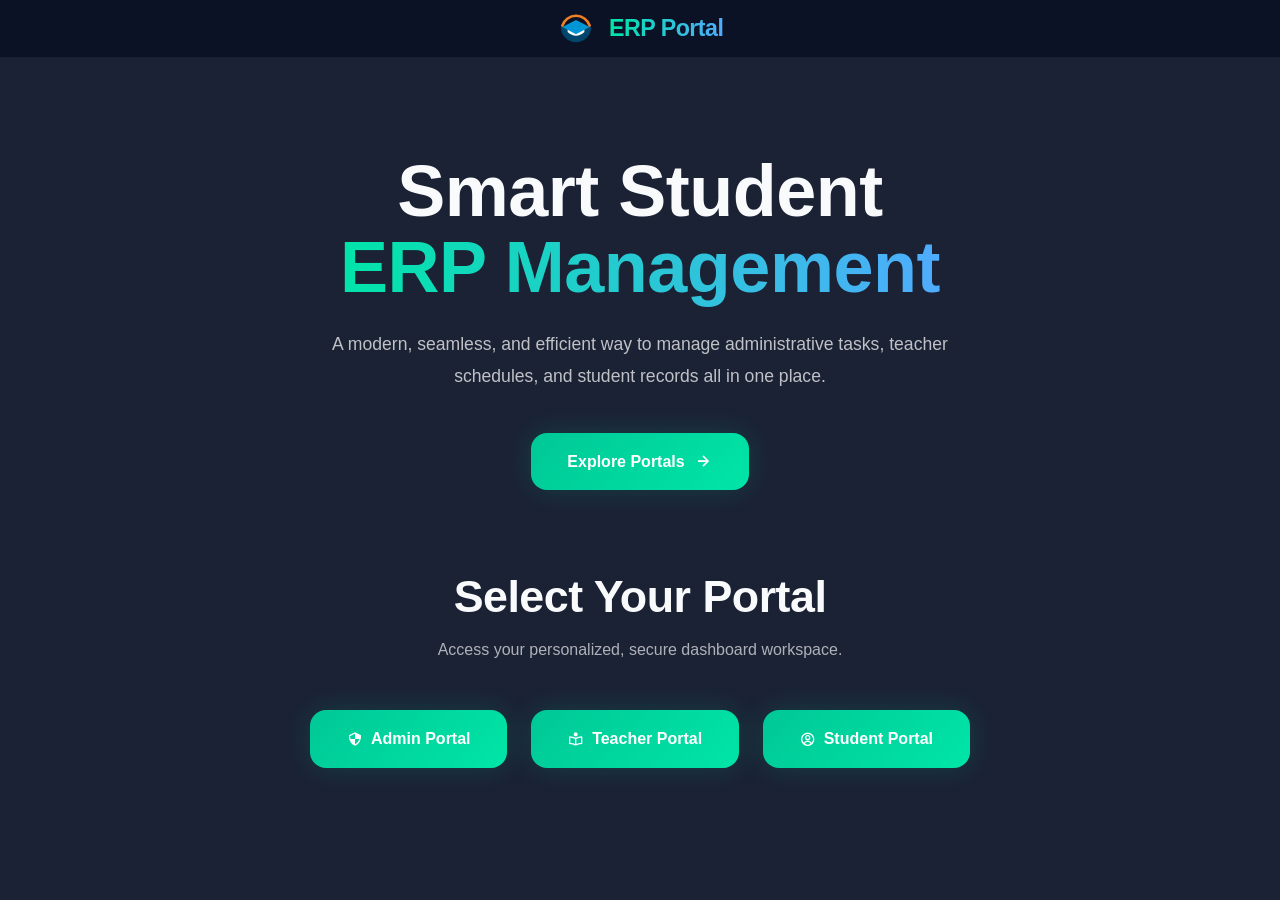
==== ERP/index.html @ 9ac4eef0 "first commit" ====
<!DOCTYPE html>
<html lang="en">
<head>
    <meta charset="UTF-8">
    <meta name="viewport" content="width=device-width, initial-scale=1.0">
    <title>ERP Portal - Smart Student Management</title>

    <link href="https://unpkg.com/boxicons@2.1.4/css/boxicons.min.css" rel="stylesheet">
    <link rel="stylesheet" href="css/style.css">

    <style>

        /* Background */

        body {
            background:
                linear-gradient(rgba(7, 15, 35, 0.92), rgba(7, 15, 35, 0.92)),
                linear-gradient(90deg, rgba(0,255,170,0.05) 1px, transparent 1px),
                linear-gradient(rgba(0,255,170,0.05) 1px, transparent 1px);

            background-size: cover, 60px 60px, 60px 60px;
            color: #ffffff;
            margin: 0;
            font-family: Arial, sans-serif;
        }

        /* Navbar */

        .navbar {
            background: rgba(8, 15, 35, 0.78);
            backdrop-filter: blur(14px);
            border-bottom: 1px solid rgba(255,255,255,0.06);

            /* Increased by 50% */
            padding: 0.6rem 0;

            position: sticky;
            top: 0;
            z-index: 1000;
        }

        .nav-content {
            display: flex;
            justify-content: center;
            align-items: center;
        }

        .logo {
            display: flex;
            align-items: center;
            gap: 0.9rem;
            text-decoration: none;
        }

        .text-gradient {
            background: linear-gradient(90deg, #00e5a8, #4facfe);
            -webkit-background-clip: text;
            -webkit-text-fill-color: transparent;
        }

        /* Hero Section */

        .hero {
            padding: 6rem 1rem 5rem;
            text-align: center;
        }

        .hero h1 {
            font-size: 4.5rem;
            font-weight: 800;
            line-height: 1.05;
            margin-bottom: 1.5rem;
        }

        .hero p {
            color: rgba(255,255,255,0.72);
            font-size: 1.1rem;
            line-height: 1.8;
            max-width: 700px;
            margin: auto;
            margin-bottom: 2.5rem;
        }

        /* Buttons */

        .hero-btn {
            display: inline-flex;
            align-items: center;
            justify-content: center;

            background: linear-gradient(135deg, #00c896, #00e5a8);

            color: white;
            text-decoration: none;

            padding: 1rem 2.3rem;
            border-radius: 16px;

            font-size: 1rem;
            font-weight: 600;

            transition: all 0.35s ease;

            box-shadow: 0 0 30px rgba(0,229,168,0.15);
        }

        .hero-btn:hover {
            transform: translateY(-4px);
            box-shadow: 0 0 40px rgba(0,229,168,0.35);
        }

        /* Portal Section */

        .roles-section {
            padding-bottom: 6rem;
        }

        .roles-section h2 {
            font-size: 2.8rem;
            margin-bottom: 0.8rem;
            text-align: center;
        }

        .roles-section p {
            color: rgba(255,255,255,0.65);
            text-align: center;
        }

        .portal-buttons {
            display: flex;
            justify-content: center;
            gap: 1.5rem;
            flex-wrap: wrap;
            margin-top: 3rem;
        }

        /* Responsive */

        @media (max-width: 768px) {

            .hero h1 {
                font-size: 3rem;
            }

            .portal-buttons {
                flex-direction: column;
                align-items: center;
            }

            .hero-btn {
                width: 250px;
            }
        }

    </style>
</head>

<body>

    <!-- Navbar -->

    <nav class="navbar">

        <div class="container nav-content">

            <a href="index.html" class="logo">

                <svg viewBox="0 0 100 100"
                     width="38"
                     height="38"
                     xmlns="http://www.w3.org/2000/svg">

                    <path d="M 10 45 A 40 40 0 0 0 90 45 Z"
                          fill="#00456B" />

                    <path d="M 14 41 A 38 38 0 0 1 86 41"
                          stroke="#F28123"
                          stroke-width="7"
                          fill="none"
                          stroke-linecap="round" />

                    <path d="M 28 45 L 28 58 Q 50 78 72 58 L 72 45 Z"
                          fill="#FFFFFF" />

                    <polygon points="50,26 86,45 50,64 14,45"
                             fill="#0096D6" />

                    <rect x="75" y="50"
                          width="2"
                          height="10"
                          fill="#00456B" />

                    <path d="M 76 60 Q 81 65 76 72 Q 71 65 76 60 Z"
                          fill="#00456B" />

                </svg>

                <span class="text-gradient"
                      style="
                        font-size: 1.45rem;
                        font-weight: 800;
                        letter-spacing: -0.5px;
                      ">

                    ERP Portal

                </span>

            </a>

        </div>

    </nav>

    <!-- Hero Section -->

    <header class="hero">

        <h1>
            Smart Student <br>
            <span class="text-gradient">ERP Management</span>
        </h1>

        <p>
            A modern, seamless, and efficient way to manage administrative tasks,
            teacher schedules, and student records all in one place.
        </p>

        <a href="#portals" class="hero-btn">
            Explore Portals

            <i class='bx bx-right-arrow-alt'
               style="margin-left: 0.5rem; font-size: 1.25rem;"></i>
        </a>

    </header>

    <!-- Portal Section -->

    <section id="portals" class="roles-section">

        <h2>Select Your Portal</h2>

        <p>
            Access your personalized, secure dashboard workspace.
        </p>

        <div class="portal-buttons">

            <a href="admin.html" class="hero-btn">
                <i class='bx bx-shield-quarter'
                   style="margin-right:8px;"></i>

                Admin Portal
            </a>

            <a href="teacher.html" class="hero-btn">
                <i class='bx bx-book-reader'
                   style="margin-right:8px;"></i>

                Teacher Portal
            </a>

            <a href="student.html" class="hero-btn">
                <i class='bx bx-user-circle'
                   style="margin-right:8px;"></i>

                Student Portal
            </a>

        </div>

    </section>

    <script src="js/main.js"></script>

</body>
</html>
---- ERP/css/style.css ----
@import url('https://fonts.googleapis.com/css2?family=Inter:wght@300;400;500;600;700;800&display=swap');

:root {
    /* Emerald & Slate Theme inspired by LoanIQ */
    --primary-color: #10B981;
    --primary-hover: #059669;
    --secondary-color: #3B82F6;
    
    --bg-color: #0B1121;
    --card-bg: #0F172A;
    --border-color: rgba(255, 255, 255, 0.05);
    
    --text-primary: #F9FAFB;
    --text-secondary: #9CA3AF;
    
    --success: #10B981;
    --danger: #EF4444;
    --warning: #F59E0B;

    --gradient-primary: linear-gradient(135deg, #34D399 0%, #10B981 100%);
    
    /* Shadows */
    --shadow-sm: 0 1px 2px 0 rgba(0, 0, 0, 0.5);
    --shadow-md: 0 4px 6px -1px rgba(0, 0, 0, 0.5), 0 2px 4px -1px rgba(0, 0, 0, 0.3);
    --shadow-lg: 0 20px 40px -10px rgba(0, 0, 0, 0.6), 0 10px 20px -5px rgba(0, 0, 0, 0.4);
    
    /* Transitions */
    --transition-fast: 0.2s ease;
    --transition-base: 0.3s ease;

    /* Border Radius */
    --radius-md: 0.75rem;
    --radius-lg: 1rem;
    --radius-xl: 1.5rem;
}

* {
    margin: 0;
    padding: 0;
    box-sizing: border-box;
}

body {
    font-family: 'Inter', sans-serif;
    background-color: var(--bg-color);
    /* Subtle Grid Background */
    background-image: 
        linear-gradient(rgba(255, 255, 255, 0.03) 1px, transparent 1px),
        linear-gradient(90deg, rgba(255, 255, 255, 0.03) 1px, transparent 1px);
    background-size: 40px 40px;
    background-position: center top;
    color: var(--text-primary);
    line-height: 1.6;
    min-height: 100vh;
    overflow-x: hidden;
}

/* Base Card Style */
.glass {
    background: var(--card-bg);
    border: 1px solid var(--border-color);
    box-shadow: var(--shadow-lg);
    border-radius: var(--radius-xl);
}

/* Typography */
h1, h2, h3, h4, h5, h6 {
    font-weight: 700;
    line-height: 1.2;
    color: var(--text-primary);
    letter-spacing: -0.5px;
}

.text-gradient {
    color: var(--text-primary); /* Keeping it white for this theme */
}

p {
    color: var(--text-secondary);
}

/* Layout Utilities */
.container {
    max-width: 1200px;
    margin: 0 auto;
    padding: 0 1.5rem;
}

.flex { display: flex; }
.flex-col { flex-direction: column; }
.items-center { align-items: center; }
.justify-between { justify-content: space-between; }
.justify-center { justify-content: center; }
.gap-2 { gap: 0.5rem; }
.gap-4 { gap: 1rem; }
.gap-6 { gap: 1.5rem; }
.gap-8 { gap: 2rem; }
.text-center { text-align: center; }

/* Buttons */
.btn {
    display: inline-flex;
    align-items: center;
    justify-content: center;
    padding: 0.875rem 1.5rem;
    font-weight: 600;
    border-radius: var(--radius-md);
    border: none;
    cursor: pointer;
    transition: all var(--transition-fast);
    font-size: 1rem;
    text-decoration: none;
}

.btn-primary {
    background: var(--primary-color);
    color: #ffffff;
    box-shadow: 0 4px 15px rgba(16, 185, 129, 0.2);
}

.btn-primary:hover {
    background: var(--primary-hover);
    transform: translateY(-1px);
    box-shadow: 0 6px 20px rgba(16, 185, 129, 0.3);
}

.btn-secondary {
    background: rgba(255, 255, 255, 0.05);
    color: var(--text-primary);
    border: 1px solid var(--border-color);
}

.btn-secondary:hover {
    background: rgba(255, 255, 255, 0.1);
}

.btn-outline {
    background: transparent;
    color: var(--primary-color);
    border: 1px solid var(--primary-color);
}

.btn-outline:hover {
    background: var(--primary-color);
    color: #ffffff;
}

/* Navbar */
.navbar {
    position: sticky;
    top: 0;
    z-index: 50;
    padding: 1rem 0;
    background: rgba(11, 17, 33, 0.8);
    backdrop-filter: blur(12px);
    -webkit-backdrop-filter: blur(12px);
    border-bottom: 1px solid var(--border-color);
}

.nav-content {
    display: flex;
    justify-content: space-between;
    align-items: center;
}

.logo {
    font-size: 1.5rem;
    font-weight: 800;
    text-decoration: none;
    letter-spacing: -0.5px;
}

.nav-links {
    display: flex;
    gap: 2rem;
    list-style: none;
}

.nav-links a {
    text-decoration: none;
    color: var(--text-secondary);
    font-weight: 500;
    transition: color var(--transition-fast);
}

.nav-links a:hover {
    color: var(--text-primary);
}

/* Forms */
.form-group {
    margin-bottom: 1.5rem;
    text-align: left;
}

.form-label {
    display: block;
    margin-bottom: 0.5rem;
    font-weight: 500;
    font-size: 0.85rem;
    color: var(--text-secondary);
}

.form-input {
    width: 100%;
    padding: 0.875rem 1rem;
    border: 1px solid rgba(255, 255, 255, 0.1);
    border-radius: var(--radius-md);
    background: #1E293B; /* Slate 800 */
    color: var(--text-primary);
    font-family: inherit;
    font-size: 1rem;
    transition: all var(--transition-fast);
}

.form-input::placeholder {
    color: #64748B;
}

.form-input:focus {
    outline: none;
    border-color: var(--primary-color);
    background: #0F172A;
    box-shadow: 0 0 0 1px var(--primary-color);
}

.error-msg {
    color: var(--danger);
    font-size: 0.875rem;
    margin-top: 0.25rem;
    display: none;
}

/* Alerts */
.alert {
    padding: 1rem;
    border-radius: var(--radius-md);
    margin-bottom: 1.5rem;
    font-weight: 500;
    display: none;
    text-align: center;
}
.alert-success { background: rgba(16, 185, 129, 0.1); color: var(--success); border: 1px solid rgba(16, 185, 129, 0.2); }
.alert-danger { background: rgba(239, 68, 68, 0.1); color: var(--danger); border: 1px solid rgba(239, 68, 68, 0.2); }

/* Dashboard Layout */
.dashboard-layout {
    display: flex;
    min-height: 100vh;
}

.sidebar {
    width: 280px;
    background: #0F172A;
    border-right: 1px solid var(--border-color);
    padding: 2rem;
    display: flex;
    flex-direction: column;
}

.sidebar-logo {
    margin-bottom: 3rem;
}

.sidebar-nav {
    list-style: none;
    flex: 1;
}

.sidebar-nav li {
    margin-bottom: 0.5rem;
}

.sidebar-nav a {
    display: flex;
    align-items: center;
    padding: 0.875rem 1.25rem;
    color: var(--text-secondary);
    text-decoration: none;
    border-radius: var(--radius-md);
    font-weight: 500;
    transition: all var(--transition-fast);
}

.sidebar-nav a:hover, .sidebar-nav a.active {
    background: rgba(16, 185, 129, 0.1);
    color: var(--primary-color);
}

.sidebar-nav i {
    margin-right: 1rem;
    font-size: 1.25rem;
}

.dashboard-content {
    flex: 1;
    padding: 2rem;
    overflow-y: auto;
}

/* Dashboard Cards */
.stat-cards {
    display: grid;
    grid-template-columns: repeat(auto-fit, minmax(250px, 1fr));
    gap: 1.5rem;
    margin-bottom: 2rem;
}

.stat-card {
    padding: 1.5rem;
    display: flex;
    align-items: center;
    transition: transform 0.3s ease, border-color 0.3s ease;
    background: #0F172A;
    border: 1px solid var(--border-color);
    border-radius: var(--radius-xl);
}

.stat-card:hover {
    transform: translateY(-5px);
    border-color: rgba(255, 255, 255, 0.15);
}

.stat-icon {
    width: 56px;
    height: 56px;
    border-radius: 16px;
    display: flex;
    align-items: center;
    justify-content: center;
    font-size: 1.75rem;
    margin-right: 1.25rem;
    background: rgba(255, 255, 255, 0.05);
    border: 1px solid var(--border-color);
}

.stat-icon.primary { color: var(--primary-color); box-shadow: 0 0 20px rgba(16, 185, 129, 0.15); }
.stat-icon.secondary { color: var(--secondary-color); box-shadow: 0 0 20px rgba(59, 130, 246, 0.15); }
.stat-icon.success { color: var(--success); box-shadow: 0 0 20px rgba(16, 185, 129, 0.15); }

.stat-info h3 {
    font-size: 0.875rem;
    color: var(--text-secondary);
    margin-bottom: 0.25rem;
    font-weight: 500;
}

.stat-info p {
    font-size: 1.75rem;
    font-weight: 700;
    color: var(--text-primary);
}

/* Tables */
.table-container {
    overflow-x: auto;
    border-radius: var(--radius-md);
    border: 1px solid var(--border-color);
    background: #0F172A;
}

table {
    width: 100%;
    border-collapse: collapse;
}

th, td {
    padding: 1.25rem 1.5rem;
    text-align: left;
    border-bottom: 1px solid var(--border-color);
}

th {
    background: rgba(255, 255, 255, 0.02);
    font-weight: 600;
    color: var(--text-secondary);
    text-transform: uppercase;
    font-size: 0.75rem;
    letter-spacing: 0.05em;
}

td {
    color: var(--text-primary);
    font-size: 0.95rem;
}

tr:hover td {
    background: rgba(255, 255, 255, 0.02);
}

tr:last-child td {
    border-bottom: none;
}

/* Auth View */
.auth-wrapper {
    display: flex;
    align-items: center;
    justify-content: center;
    min-height: calc(100vh - 80px);
    padding: 2rem;
}

.auth-card {
    width: 100%;
    max-width: 420px;
    padding: 3rem 2.5rem;
    background: #0F172A;
    border: 1px solid rgba(255, 255, 255, 0.05);
    border-radius: 24px;
    box-shadow: 0 25px 50px -12px rgba(0, 0, 0, 0.5);
}

/* For specific auth card headings to match LoanIQ style */
.auth-card h2 {
    font-size: 1.75rem;
    margin-bottom: 1.5rem;
}

.auth-toggle {
    text-align: center;
    margin-top: 1.5rem;
    font-size: 0.9rem;
    color: var(--text-secondary);
}

.auth-toggle a {
    color: var(--primary-color);
    font-weight: 600;
    text-decoration: none;
    cursor: pointer;
    transition: color var(--transition-fast);
}

.auth-toggle a:hover {
    color: var(--primary-hover);
}

/* Hide classes */
.hidden {
    display: none !important;
}

/* Animations */
@keyframes fadeIn {
    from { opacity: 0; transform: translateY(10px); }
    to { opacity: 1; transform: translateY(0); }
}

.animate-fade-in {
    animation: fadeIn 0.5s ease forwards;
}

/* Responsive */
@media (max-width: 768px) {
    .nav-links {
        display: none;
    }
    
    .dashboard-layout {
        flex-direction: column;
    }
    
    .sidebar {
        width: 100%;
        padding: 1.5rem;
        border-right: none;
        border-bottom: 1px solid var(--border-color);
    }
    
    .sidebar-logo {
        margin-bottom: 1.5rem;
    }
    
    .sidebar-nav {
        display: flex;
        overflow-x: auto;
        padding-bottom: 0.5rem;
    }
    
    .sidebar-nav a {
        white-space: nowrap;
        padding: 0.5rem 1rem;
    }
    
    .dashboard-content {
        padding: 1.5rem;
    }
}
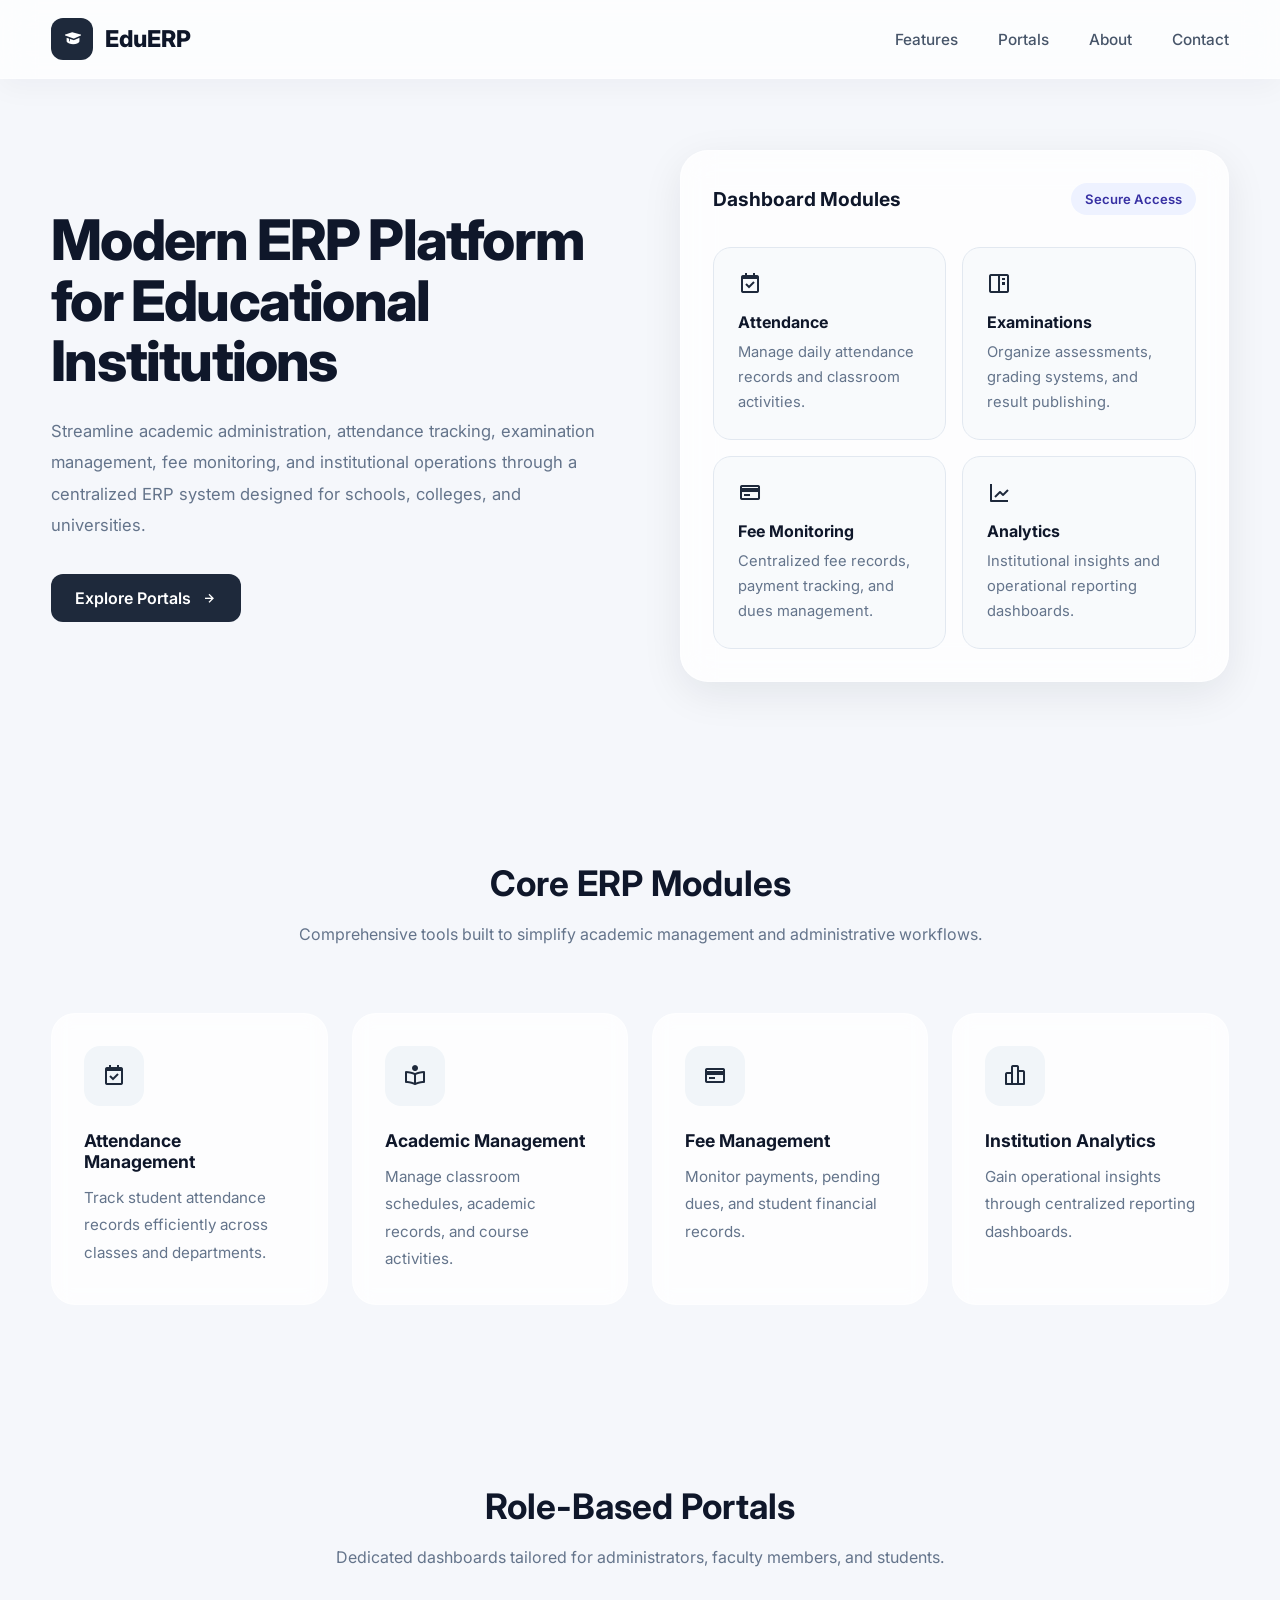
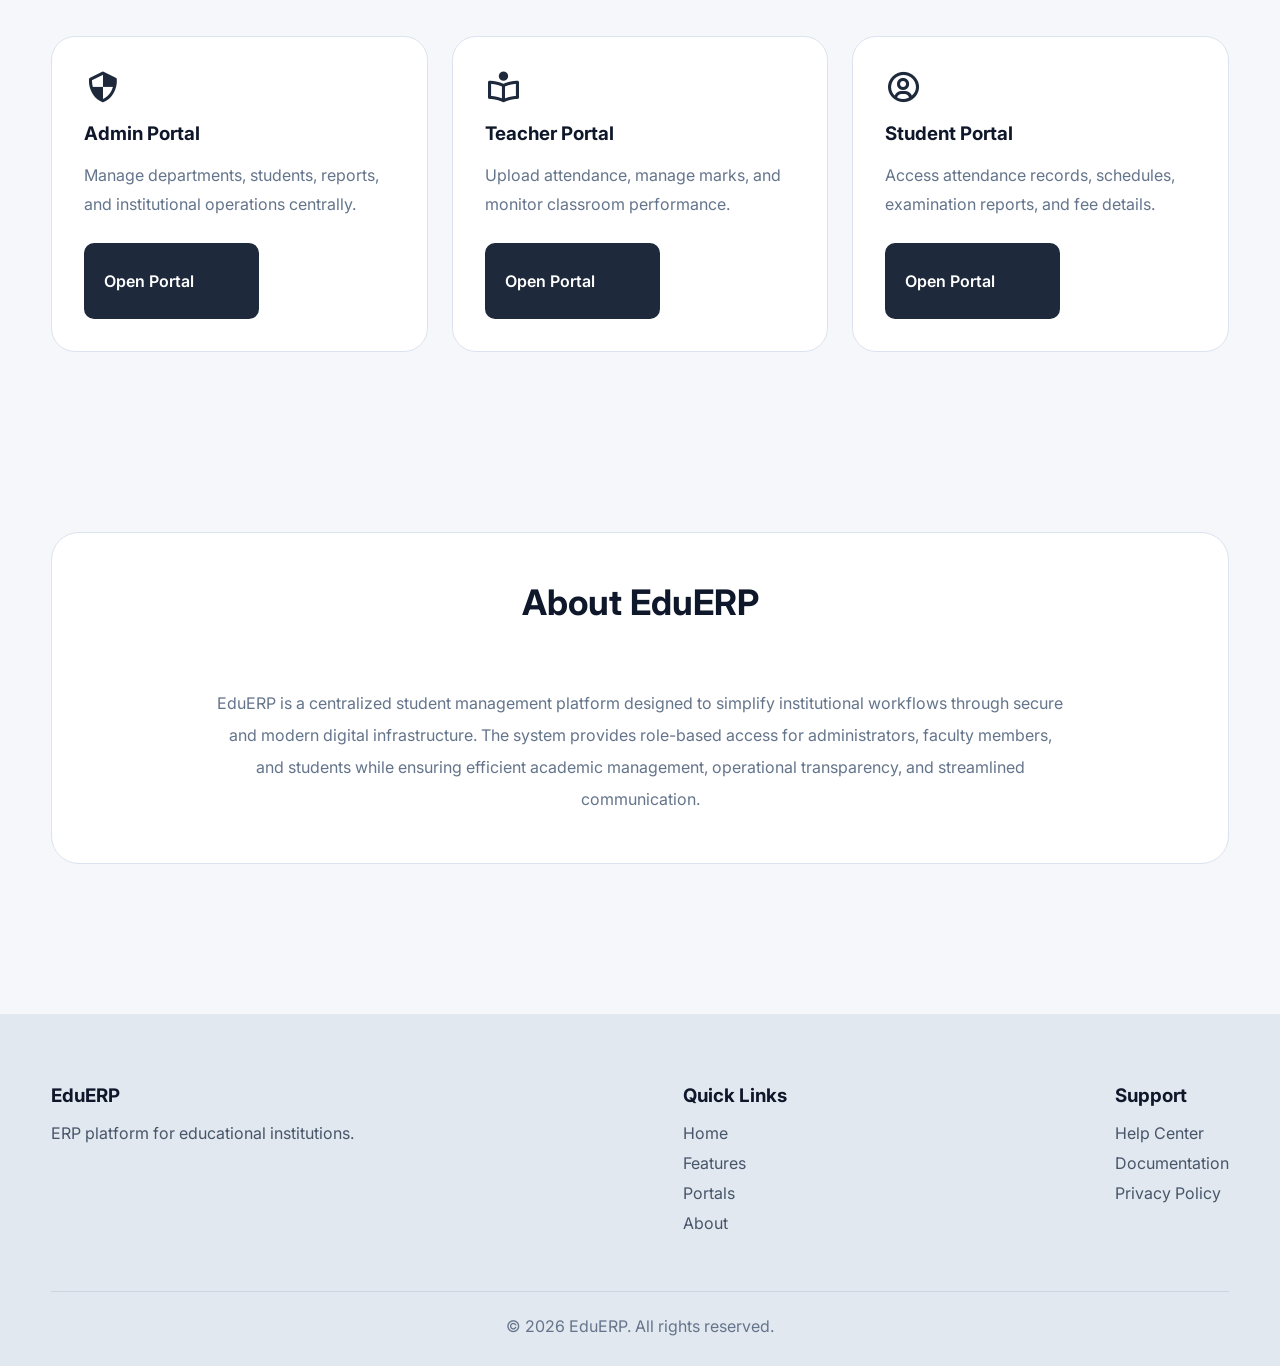
==== commit 6d2965e3: "Initial commit" ====
--- a/ERP/index.html
+++ b/ERP/index.html
@@ -1,278 +1,1101 @@
 <!DOCTYPE html>
 <html lang="en">
+
 <head>
-    <meta charset="UTF-8">
-    <meta name="viewport" content="width=device-width, initial-scale=1.0">
-    <title>ERP Portal - Smart Student Management</title>
-
-    <link href="https://unpkg.com/boxicons@2.1.4/css/boxicons.min.css" rel="stylesheet">
-    <link rel="stylesheet" href="css/style.css">
+
+    <meta charset="UTF-8" />
+    <meta name="viewport" content="width=device-width, initial-scale=1.0" />
+
+    <title>EduERP - Student Management System</title>
+
+    <!-- Google Font -->
+    <link
+        href="https://fonts.googleapis.com/css2?family=Inter:wght@300;400;500;600;700;800&display=swap"
+        rel="stylesheet">
+
+    <!-- Boxicons -->
+    <link
+        href="https://unpkg.com/boxicons@2.1.4/css/boxicons.min.css"
+        rel="stylesheet">
 
     <style>
 
-        /* Background */
-
-        body {
-            background:
-                linear-gradient(rgba(7, 15, 35, 0.92), rgba(7, 15, 35, 0.92)),
-                linear-gradient(90deg, rgba(0,255,170,0.05) 1px, transparent 1px),
-                linear-gradient(rgba(0,255,170,0.05) 1px, transparent 1px);
-
-            background-size: cover, 60px 60px, 60px 60px;
-            color: #ffffff;
-            margin: 0;
-            font-family: Arial, sans-serif;
-        }
-
-        /* Navbar */
-
-        .navbar {
-            background: rgba(8, 15, 35, 0.78);
-            backdrop-filter: blur(14px);
-            border-bottom: 1px solid rgba(255,255,255,0.06);
-
-            /* Increased by 50% */
-            padding: 0.6rem 0;
-
-            position: sticky;
-            top: 0;
-            z-index: 1000;
-        }
-
-        .nav-content {
-            display: flex;
-            justify-content: center;
-            align-items: center;
-        }
-
-        .logo {
-            display: flex;
-            align-items: center;
-            gap: 0.9rem;
-            text-decoration: none;
-        }
-
-        .text-gradient {
-            background: linear-gradient(90deg, #00e5a8, #4facfe);
-            -webkit-background-clip: text;
-            -webkit-text-fill-color: transparent;
-        }
-
-        /* Hero Section */
-
-        .hero {
-            padding: 6rem 1rem 5rem;
-            text-align: center;
-        }
-
-        .hero h1 {
-            font-size: 4.5rem;
-            font-weight: 800;
-            line-height: 1.05;
-            margin-bottom: 1.5rem;
-        }
-
-        .hero p {
-            color: rgba(255,255,255,0.72);
-            font-size: 1.1rem;
-            line-height: 1.8;
-            max-width: 700px;
-            margin: auto;
-            margin-bottom: 2.5rem;
-        }
-
-        /* Buttons */
-
-        .hero-btn {
-            display: inline-flex;
-            align-items: center;
-            justify-content: center;
-
-            background: linear-gradient(135deg, #00c896, #00e5a8);
-
-            color: white;
-            text-decoration: none;
-
-            padding: 1rem 2.3rem;
-            border-radius: 16px;
-
-            font-size: 1rem;
-            font-weight: 600;
-
-            transition: all 0.35s ease;
-
-            box-shadow: 0 0 30px rgba(0,229,168,0.15);
-        }
-
-        .hero-btn:hover {
-            transform: translateY(-4px);
-            box-shadow: 0 0 40px rgba(0,229,168,0.35);
-        }
-
-        /* Portal Section */
-
-        .roles-section {
-            padding-bottom: 6rem;
-        }
-
-        .roles-section h2 {
-            font-size: 2.8rem;
-            margin-bottom: 0.8rem;
-            text-align: center;
-        }
-
-        .roles-section p {
-            color: rgba(255,255,255,0.65);
-            text-align: center;
-        }
-
-        .portal-buttons {
-            display: flex;
-            justify-content: center;
-            gap: 1.5rem;
-            flex-wrap: wrap;
-            margin-top: 3rem;
-        }
-
-        /* Responsive */
-
-        @media (max-width: 768px) {
-
-            .hero h1 {
-                font-size: 3rem;
-            }
-
-            .portal-buttons {
-                flex-direction: column;
-                align-items: center;
-            }
-
-            .hero-btn {
-                width: 250px;
+        /* =========================
+           RESET
+        ========================= */
+
+        *{
+            margin:0;
+            padding:0;
+            box-sizing:border-box;
+        }
+
+        html{
+            scroll-behavior:smooth;
+        }
+
+        body{
+            font-family:'Inter',sans-serif;
+            background:#f5f7fb;
+            color:#0f172a;
+            overflow-x:hidden;
+        }
+
+        /* =========================
+           COLORS
+        ========================= */
+
+        :root{
+
+    --bg:#e0e0e0;
+    --surface:#adb1b5;
+    --card:#eef2f7;
+
+    --navy:#0f172a;
+    --slate:#334155;
+
+    --text:#1e293b;
+    --muted:#64748b;
+
+    --border:#dbe3ee;
+
+    --primary:#1e293b;
+    --primary-hover:#0f172a;
+}
+
+        /* =========================
+           CONTAINER
+        ========================= */
+
+        .container{
+            width:92%;
+            max-width:1200px;
+            margin:auto;
+        }
+
+        /* =========================
+           NAVBAR
+        ========================= */
+
+        .navbar{
+
+            position:fixed;
+            top:0;
+            width:100%;
+
+            z-index:1000;
+
+            background:rgba(255,255,255,0.72);
+
+            backdrop-filter:blur(16px);
+            -webkit-backdrop-filter:blur(16px);
+
+            border-bottom:1px solid rgba(255,255,255,0.35);
+
+            box-shadow:
+                0 8px 30px rgba(15,23,42,0.04);
+        }
+
+        .nav-wrapper{
+
+            height:78px;
+
+            display:flex;
+            align-items:center;
+            justify-content:space-between;
+        }
+
+        .logo{
+
+            display:flex;
+            align-items:center;
+            gap:12px;
+
+            text-decoration:none;
+        }
+
+        .logo-box{
+
+            width:42px;
+            height:42px;
+
+            border-radius:12px;
+
+            background:#1e293b;
+
+            display:flex;
+            align-items:center;
+            justify-content:center;
+
+            color:white;
+            font-size:1.2rem;
+        }
+
+        .logo span{
+
+            font-size:1.45rem;
+            font-weight:800;
+
+            color:var(--navy);
+        }
+
+        .nav-links{
+
+            display:flex;
+            align-items:center;
+            gap:2.5rem;
+        }
+
+        .nav-links a{
+
+            text-decoration:none;
+
+            color:#475569;
+
+            font-size:0.96rem;
+            font-weight:500;
+
+            transition:0.3s ease;
+        }
+
+        .nav-links a:hover{
+
+            color:#0f172a;
+        }
+
+        /* =========================
+           HERO
+        ========================= */
+
+        .hero{
+
+            padding-top:150px;
+            padding-bottom:90px;
+        }
+
+        .hero-wrapper{
+
+            display:grid;
+            grid-template-columns:1fr 1fr;
+
+            align-items:center;
+            gap:5rem;
+        }
+
+        .hero-content h1{
+
+            font-size:3.5rem;
+            line-height:1.08;
+
+            margin-bottom:1.5rem;
+
+            color:var(--navy);
+
+            letter-spacing:-1.8px;
+
+            font-weight:800;
+        }
+
+        .hero-content p{
+
+            color:var(--muted);
+
+            line-height:1.9;
+
+            font-size:1.04rem;
+
+            max-width:560px;
+
+            margin-bottom:2rem;
+        }
+
+        .hero-btn{
+
+            display:inline-flex;
+            align-items:center;
+            gap:10px;
+
+            text-decoration:none;
+
+            background:#1e293b;
+            color:white;
+
+            padding:14px 24px;
+
+            border-radius:12px;
+
+            font-weight:600;
+
+            transition:0.3s ease;
+        }
+
+        .hero-btn:hover{
+
+            transform:translateY(-3px);
+
+            background:#0f172a;
+        }
+
+        /* =========================
+           DASHBOARD PREVIEW
+        ========================= */
+
+        .preview-card{
+
+            background:rgba(255,255,255,0.78);
+
+            backdrop-filter:blur(16px);
+
+            border:1px solid rgba(255,255,255,0.5);
+
+            border-radius:28px;
+
+            padding:2rem;
+
+            box-shadow:
+                0 12px 40px rgba(15,23,42,0.08);
+        }
+
+        .preview-header{
+
+            display:flex;
+            align-items:center;
+            justify-content:space-between;
+
+            margin-bottom:2rem;
+        }
+
+        .preview-header h3{
+
+            color:var(--navy);
+            font-size:1.2rem;
+        }
+
+        .status{
+
+            background:#eef2ff;
+
+            color:#3730a3;
+
+            padding:8px 14px;
+
+            border-radius:999px;
+
+            font-size:0.82rem;
+            font-weight:600;
+        }
+
+        .preview-grid{
+
+            display:grid;
+            grid-template-columns:1fr 1fr;
+
+            gap:1rem;
+        }
+
+        .preview-box{
+
+            background:#f8fafc;
+
+            border:1px solid #e2e8f0;
+
+            border-radius:18px;
+
+            padding:1.5rem;
+        }
+
+        .preview-box i{
+
+            font-size:1.5rem;
+
+            color:#1e293b;
+
+            margin-bottom:1rem;
+        }
+
+        .preview-box h4{
+
+            font-size:1rem;
+
+            margin-bottom:8px;
+
+            color:var(--navy);
+        }
+
+        .preview-box p{
+
+            color:var(--muted);
+
+            font-size:0.92rem;
+
+            line-height:1.7;
+        }
+
+        /* =========================
+           SECTIONS
+        ========================= */
+
+        .section{
+
+            padding:90px 0;
+        }
+
+        .section-header{
+
+            text-align:center;
+
+            margin-bottom:4rem;
+        }
+
+        .section-header h2{
+
+            font-size:2.2rem;
+
+            margin-bottom:1rem;
+
+            color:var(--navy);
+        }
+
+        .section-header p{
+
+            max-width:700px;
+
+            margin:auto;
+
+            line-height:1.8;
+
+            color:var(--muted);
+        }
+
+        /* =========================
+           FEATURES
+        ========================= */
+
+        .features-grid{
+
+            display:grid;
+
+            grid-template-columns:
+            repeat(auto-fit,minmax(260px,1fr));
+
+            gap:1.5rem;
+        }
+
+        .feature-card{
+
+            background:rgba(255,255,255,0.78);
+
+            backdrop-filter:blur(10px);
+
+            border:1px solid rgba(255,255,255,0.5);
+
+            border-radius:24px;
+
+            padding:2rem;
+
+            transition:0.3s ease;
+        }
+
+        .feature-card:hover{
+
+            transform:translateY(-6px);
+
+            box-shadow:
+                0 10px 30px rgba(15,23,42,0.06);
+        }
+
+        .feature-icon{
+
+            width:60px;
+            height:60px;
+
+            border-radius:16px;
+
+            background:#f1f5f9;
+
+            display:flex;
+            align-items:center;
+            justify-content:center;
+
+            margin-bottom:1.5rem;
+
+            font-size:1.5rem;
+
+            color:#1e293b;
+        }
+
+        .feature-card h3{
+
+            margin-bottom:12px;
+
+            color:var(--navy);
+
+            font-size:1.1rem;
+        }
+
+        .feature-card p{
+
+            color:var(--muted);
+
+            line-height:1.8;
+
+            font-size:0.95rem;
+        }
+
+        /* =========================
+           PORTALS
+        ========================= */
+
+        .portal-grid{
+
+            display:grid;
+
+            grid-template-columns:
+            repeat(auto-fit,minmax(280px,1fr));
+
+            gap:1.5rem;
+        }
+
+        .portal-card{
+
+            background:white;
+
+            border:1px solid var(--border);
+
+            border-radius:24px;
+
+            padding:2rem;
+
+            transition:0.3s ease;
+        }
+
+        .portal-card:hover{
+
+            transform:translateY(-5px);
+
+            box-shadow:
+                0 10px 30px rgba(15,23,42,0.06);
+        }
+
+        .portal-card i{
+
+            font-size:2.3rem;
+
+            color:#1e293b;
+
+            margin-bottom:1rem;
+        }
+
+        .portal-card h3{
+
+            margin-bottom:1rem;
+
+            color:var(--navy);
+        }
+
+        .portal-card p{
+
+            color:var(--muted);
+
+            line-height:1.8;
+
+            margin-bottom:1.5rem;
+        }
+
+        .portal-btn{
+
+            display:inline-flex;
+            align-items:center;
+            gap:8px;
+
+            text-decoration:none;
+
+            background:#1e293b;
+            color:white;
+
+            padding:12px 20px;
+
+            border-radius:10px;
+
+            font-weight:600;
+
+            transition:0.3s ease;
+        }
+
+        .portal-btn:hover{
+
+            background:#0f172a;
+        }
+
+        /* =========================
+           ABOUT SECTION
+        ========================= */
+
+        .about-box{
+
+            background:white;
+
+            border:1px solid var(--border);
+
+            border-radius:28px;
+
+            padding:3rem;
+
+            text-align:center;
+        }
+
+        .about-box p{
+
+            max-width:850px;
+
+            margin:auto;
+
+            color:var(--muted);
+
+            line-height:2;
+        }
+
+        /* =========================
+           FOOTER
+        ========================= */
+
+        footer{
+
+            margin-top:60px;
+
+            background:#e2e8f0;
+
+            padding:70px 0 30px;
+        }
+
+        .footer-wrapper{
+
+            display:flex;
+            justify-content:space-between;
+            gap:3rem;
+
+            flex-wrap:wrap;
+
+            margin-bottom:3rem;
+        }
+
+        .footer-column h3{
+
+            margin-bottom:1rem;
+
+            color:var(--navy);
+        }
+
+        .footer-column p,
+        .footer-column a{
+
+            color:#475569;
+
+            text-decoration:none;
+
+            margin-bottom:10px;
+
+            display:block;
+        }
+
+        .footer-bottom{
+
+            border-top:1px solid #cbd5e1;
+
+            padding-top:1.5rem;
+
+            text-align:center;
+
+            color:#64748b;
+        }
+
+        /* =========================
+           RESPONSIVE
+        ========================= */
+
+        @media(max-width:992px){
+
+            .hero-wrapper{
+
+                grid-template-columns:1fr;
+
+                gap:3rem;
+            }
+
+            .hero-content{
+
+                text-align:center;
+            }
+
+            .hero-content p{
+
+                margin-left:auto;
+                margin-right:auto;
+            }
+        }
+
+        @media(max-width:768px){
+
+            .hero{
+
+                padding-top:120px;
+                padding-bottom:70px;
+            }
+
+            .hero-content h1{
+
+                font-size:2.4rem;
+                line-height:1.2;
+            }
+
+            .hero-content p{
+
+                font-size:0.97rem;
+            }
+
+            .preview-grid{
+
+                grid-template-columns:1fr;
+            }
+
+            .section{
+
+                padding:70px 0;
+            }
+
+            .section-header h2{
+
+                font-size:1.8rem;
+            }
+
+            .nav-links{
+
+                gap:1.2rem;
+            }
+
+            .nav-links a{
+
+                font-size:0.85rem;
+            }
+        }
+
+        @media(max-width:520px){
+
+            .nav-links{
+                display:none;
+            }
+
+            .hero-content h1{
+
+                font-size:2rem;
+            }
+
+            .hero-btn{
+
+                width:100%;
+                justify-content:center;
+            }
+
+            .preview-card{
+
+                padding:1.5rem;
+            }
+
+            .feature-card,
+            .portal-card{
+
+                padding:1.5rem;
+            }
+
+            .about-box{
+
+                padding:2rem 1.5rem;
             }
         }
 
     </style>
+
 </head>
 
 <body>
 
-    <!-- Navbar -->
+    <!-- NAVBAR -->
 
     <nav class="navbar">
 
-        <div class="container nav-content">
-
-            <a href="index.html" class="logo">
-
-                <svg viewBox="0 0 100 100"
-                     width="38"
-                     height="38"
-                     xmlns="http://www.w3.org/2000/svg">
-
-                    <path d="M 10 45 A 40 40 0 0 0 90 45 Z"
-                          fill="#00456B" />
-
-                    <path d="M 14 41 A 38 38 0 0 1 86 41"
-                          stroke="#F28123"
-                          stroke-width="7"
-                          fill="none"
-                          stroke-linecap="round" />
-
-                    <path d="M 28 45 L 28 58 Q 50 78 72 58 L 72 45 Z"
-                          fill="#FFFFFF" />
-
-                    <polygon points="50,26 86,45 50,64 14,45"
-                             fill="#0096D6" />
-
-                    <rect x="75" y="50"
-                          width="2"
-                          height="10"
-                          fill="#00456B" />
-
-                    <path d="M 76 60 Q 81 65 76 72 Q 71 65 76 60 Z"
-                          fill="#00456B" />
-
-                </svg>
-
-                <span class="text-gradient"
-                      style="
-                        font-size: 1.45rem;
-                        font-weight: 800;
-                        letter-spacing: -0.5px;
-                      ">
-
-                    ERP Portal
-
-                </span>
+        <div class="container nav-wrapper">
+
+            <a href="#" class="logo">
+
+                <div class="logo-box">
+                    <i class='bx bxs-graduation'></i>
+                </div>
+
+                <span>EduERP</span>
 
             </a>
 
+            <div class="nav-links">
+
+                <a href="#features">Features</a>
+                <a href="#portals">Portals</a>
+                <a href="#about">About</a>
+                <a href="#contact">Contact</a>
+
+            </div>
+
         </div>
 
     </nav>
 
-    <!-- Hero Section -->
-
-    <header class="hero">
-
-        <h1>
-            Smart Student <br>
-            <span class="text-gradient">ERP Management</span>
-        </h1>
-
-        <p>
-            A modern, seamless, and efficient way to manage administrative tasks,
-            teacher schedules, and student records all in one place.
-        </p>
-
-        <a href="#portals" class="hero-btn">
-            Explore Portals
-
-            <i class='bx bx-right-arrow-alt'
-               style="margin-left: 0.5rem; font-size: 1.25rem;"></i>
-        </a>
-
-    </header>
-
-    <!-- Portal Section -->
-
-    <section id="portals" class="roles-section">
-
-        <h2>Select Your Portal</h2>
-
-        <p>
-            Access your personalized, secure dashboard workspace.
-        </p>
-
-        <div class="portal-buttons">
-
-            <a href="admin.html" class="hero-btn">
-                <i class='bx bx-shield-quarter'
-                   style="margin-right:8px;"></i>
-
-                Admin Portal
-            </a>
-
-            <a href="teacher.html" class="hero-btn">
-                <i class='bx bx-book-reader'
-                   style="margin-right:8px;"></i>
-
-                Teacher Portal
-            </a>
-
-            <a href="student.html" class="hero-btn">
-                <i class='bx bx-user-circle'
-                   style="margin-right:8px;"></i>
-
-                Student Portal
-            </a>
+    <!-- HERO -->
+
+    <section class="hero">
+
+        <div class="container hero-wrapper">
+
+            <div class="hero-content">
+
+                <h1>
+                    Modern ERP Platform for Educational Institutions
+                </h1>
+
+                <p>
+                    Streamline academic administration, attendance tracking,
+                    examination management, fee monitoring, and institutional
+                    operations through a centralized ERP system designed for
+                    schools, colleges, and universities.
+                </p>
+
+                <a href="#portals" class="hero-btn">
+
+                    Explore Portals
+
+                    <i class='bx bx-right-arrow-alt'></i>
+
+                </a>
+
+            </div>
+
+            <div class="preview-card">
+
+                <div class="preview-header">
+
+                    <h3>Dashboard Modules</h3>
+
+                    <div class="status">
+                        Secure Access
+                    </div>
+
+                </div>
+
+                <div class="preview-grid">
+
+                    <div class="preview-box">
+
+                        <i class='bx bx-calendar-check'></i>
+
+                        <h4>Attendance</h4>
+
+                        <p>
+                            Manage daily attendance records and classroom activities.
+                        </p>
+
+                    </div>
+
+                    <div class="preview-box">
+
+                        <i class='bx bx-book-content'></i>
+
+                        <h4>Examinations</h4>
+
+                        <p>
+                            Organize assessments, grading systems, and result publishing.
+                        </p>
+
+                    </div>
+
+                    <div class="preview-box">
+
+                        <i class='bx bx-credit-card'></i>
+
+                        <h4>Fee Monitoring</h4>
+
+                        <p>
+                            Centralized fee records, payment tracking, and dues management.
+                        </p>
+
+                    </div>
+
+                    <div class="preview-box">
+
+                        <i class='bx bx-line-chart'></i>
+
+                        <h4>Analytics</h4>
+
+                        <p>
+                            Institutional insights and operational reporting dashboards.
+                        </p>
+
+                    </div>
+
+                </div>
+
+            </div>
 
         </div>
 
     </section>
 
-    <script src="js/main.js"></script>
+    <!-- FEATURES -->
+
+    <section class="section" id="features">
+
+        <div class="container">
+
+            <div class="section-header">
+
+                <h2>Core ERP Modules</h2>
+
+                <p>
+                    Comprehensive tools built to simplify academic management
+                    and administrative workflows.
+                </p>
+
+            </div>
+
+            <div class="features-grid">
+
+                <div class="feature-card">
+
+                    <div class="feature-icon">
+                        <i class='bx bx-calendar-check'></i>
+                    </div>
+
+                    <h3>Attendance Management</h3>
+
+                    <p>
+                        Track student attendance records efficiently across classes and departments.
+                    </p>
+
+                </div>
+
+                <div class="feature-card">
+
+                    <div class="feature-icon">
+                        <i class='bx bx-book-reader'></i>
+                    </div>
+
+                    <h3>Academic Management</h3>
+
+                    <p>
+                        Manage classroom schedules, academic records, and course activities.
+                    </p>
+
+                </div>
+
+                <div class="feature-card">
+
+                    <div class="feature-icon">
+                        <i class='bx bx-credit-card'></i>
+                    </div>
+
+                    <h3>Fee Management</h3>
+
+                    <p>
+                        Monitor payments, pending dues, and student financial records.
+                    </p>
+
+                </div>
+
+                <div class="feature-card">
+
+                    <div class="feature-icon">
+                        <i class='bx bx-bar-chart-alt-2'></i>
+                    </div>
+
+                    <h3>Institution Analytics</h3>
+
+                    <p>
+                        Gain operational insights through centralized reporting dashboards.
+                    </p>
+
+                </div>
+
+            </div>
+
+        </div>
+
+    </section>
+
+    <!-- PORTALS -->
+
+    <section class="section" id="portals">
+
+        <div class="container">
+
+            <div class="section-header">
+
+                <h2>Role-Based Portals</h2>
+
+                <p>
+                    Dedicated dashboards tailored for administrators,
+                    faculty members, and students.
+                </p>
+
+            </div>
+
+            <div class="portal-grid">
+
+                <div class="portal-card">
+
+                    <i class='bx bx-shield-quarter'></i>
+
+                    <h3>Admin Portal</h3>
+
+                    <p>
+                        Manage departments, students, reports,
+                        and institutional operations centrally.
+                    </p>
+
+                    <a href="admin.html" class="portal-btn">
+
+                        Open Portal
+
+                        <i class='bx bx-right-arrow-alt'></i>
+
+                    </a>
+
+                </div>
+
+                <div class="portal-card">
+
+                    <i class='bx bx-book-reader'></i>
+
+                    <h3>Teacher Portal</h3>
+
+                    <p>
+                        Upload attendance, manage marks,
+                        and monitor classroom performance.
+                    </p>
+
+                    <a href="teacher.html" class="portal-btn">
+
+                        Open Portal
+
+                        <i class='bx bx-right-arrow-alt'></i>
+
+                    </a>
+
+                </div>
+
+                <div class="portal-card">
+
+                    <i class='bx bx-user-circle'></i>
+
+                    <h3>Student Portal</h3>
+
+                    <p>
+                        Access attendance records, schedules,
+                        examination reports, and fee details.
+                    </p>
+
+                    <a href="student.html" class="portal-btn">
+
+                        Open Portal
+
+                        <i class='bx bx-right-arrow-alt'></i>
+
+                    </a>
+
+                </div>
+
+            </div>
+
+        </div>
+
+    </section>
+
+    <!-- ABOUT -->
+
+    <section class="section" id="about">
+
+        <div class="container">
+
+            <div class="about-box">
+
+                <div class="section-header">
+
+                    <h2>About EduERP</h2>
+
+                </div>
+
+                <p>
+                    EduERP is a centralized student management platform designed
+                    to simplify institutional workflows through secure and modern
+                    digital infrastructure. The system provides role-based access
+                    for administrators, faculty members, and students while ensuring
+                    efficient academic management, operational transparency,
+                    and streamlined communication.
+                </p>
+
+            </div>
+
+        </div>
+
+    </section>
+
+    <!-- FOOTER -->
+
+    <footer id="contact">
+
+        <div class="container">
+
+            <div class="footer-wrapper">
+
+                <div class="footer-column">
+
+                    <h3>EduERP</h3>
+
+                    <p>
+                        ERP platform for educational institutions.
+                    </p>
+
+                </div>
+
+                <div class="footer-column">
+
+                    <h3>Quick Links</h3>
+
+                    <a href="#">Home</a>
+                    <a href="#features">Features</a>
+                    <a href="#portals">Portals</a>
+                    <a href="#about">About</a>
+
+                </div>
+
+                <div class="footer-column">
+
+                    <h3>Support</h3>
+
+                    <a href="#">Help Center</a>
+                    <a href="#">Documentation</a>
+                    <a href="#">Privacy Policy</a>
+
+                </div>
+
+            </div>
+
+            <div class="footer-bottom">
+
+                © 2026 EduERP. All rights reserved.
+
+            </div>
+
+        </div>
+
+    </footer>
 
 </body>
+
 </html>
